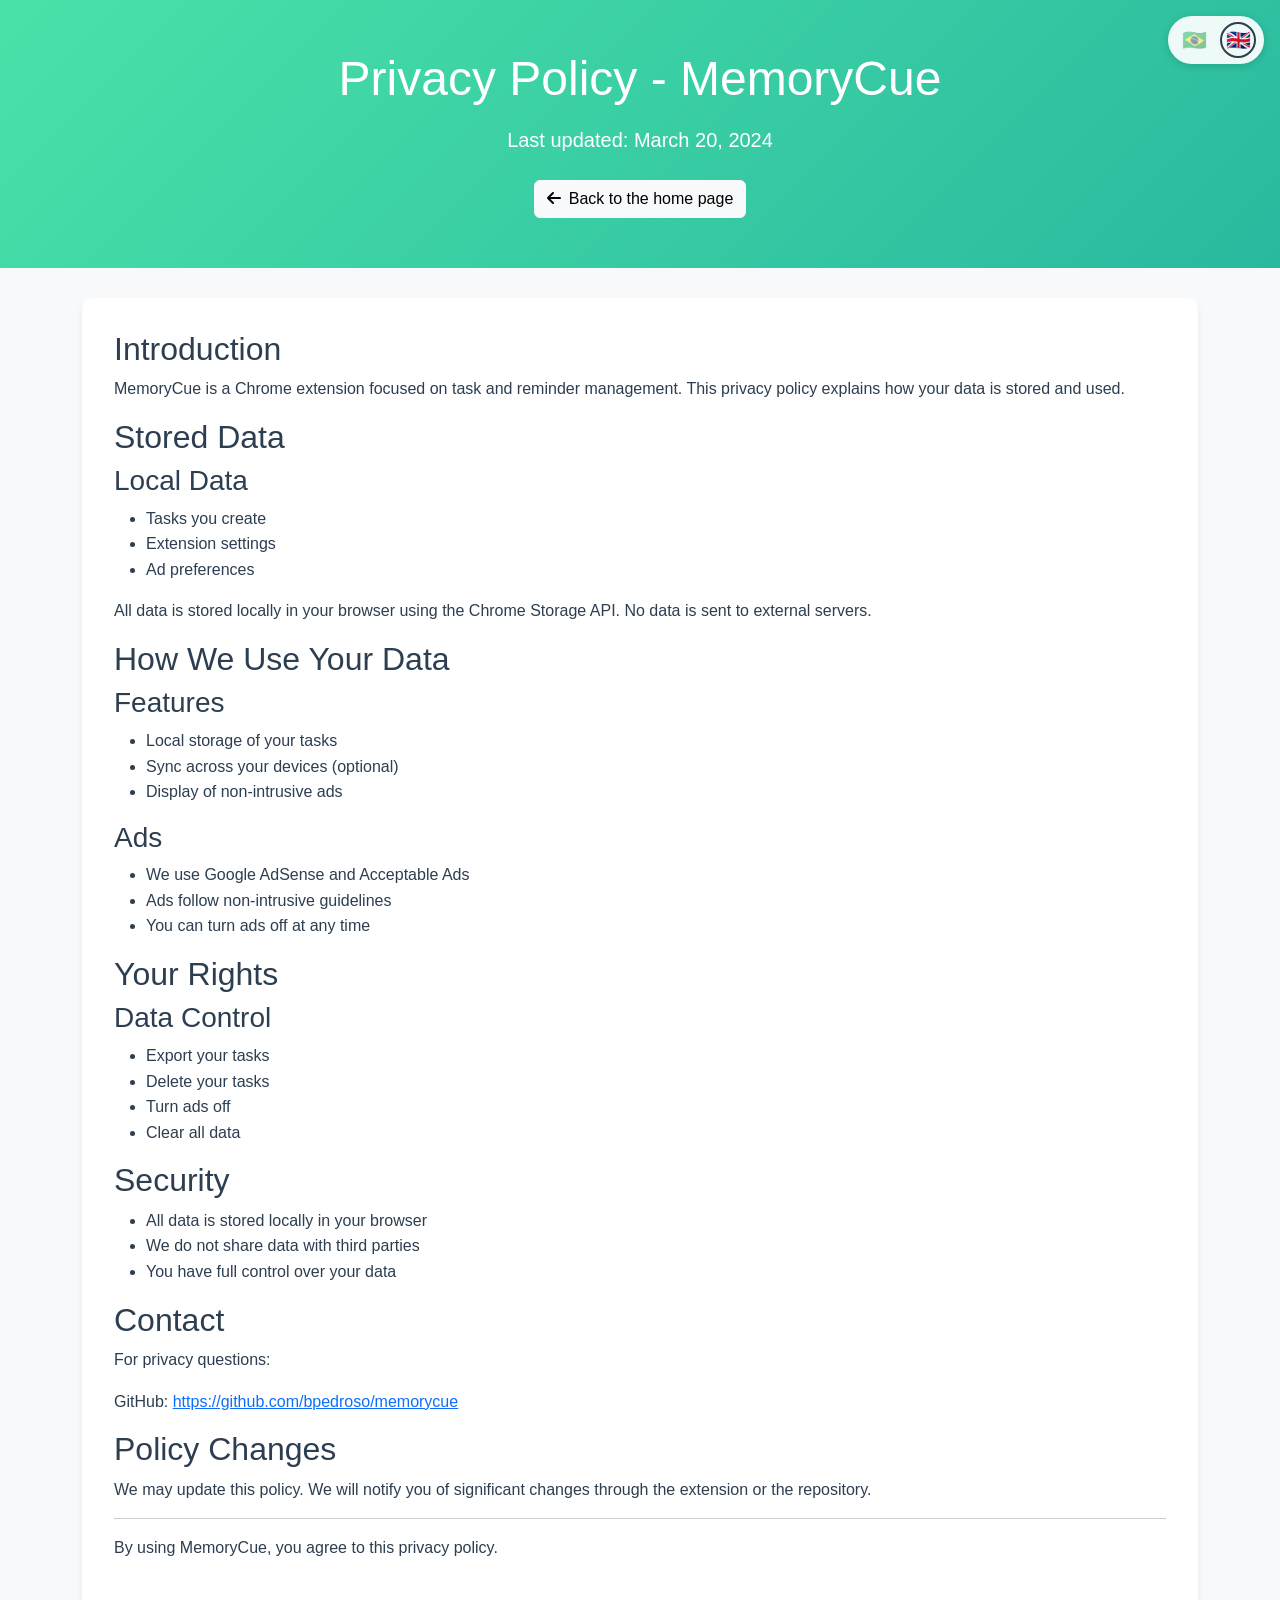
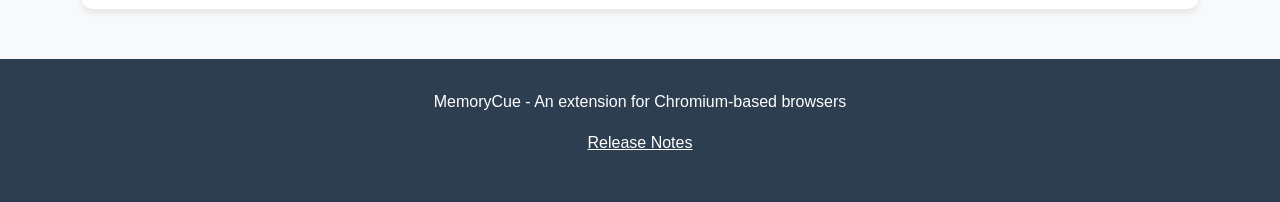
==== privacy.html @ 86b2dc53 "atualizacao" ====
<!DOCTYPE html>
<html lang="pt-BR">
<head>
    <meta charset="UTF-8">
    <meta name="viewport" content="width=device-width, initial-scale=1.0">
    <title>MemoryCue - Política de Privacidade</title>
    <link href="https://cdn.jsdelivr.net/npm/bootstrap@5.3.0/dist/css/bootstrap.min.css" rel="stylesheet">
    <link rel="stylesheet" href="https://cdnjs.cloudflare.com/ajax/libs/font-awesome/6.0.0/css/all.min.css">
    <link rel="stylesheet" href="css/i18n.css">
    <style>
        :root {
            --primary-color: #4ae2a9;
            --secondary-color: #2c3e50;
        }

        body {
            font-family: 'Segoe UI', Tahoma, Geneva, Verdana, sans-serif;
            line-height: 1.6;
            color: var(--secondary-color);
            background: #f7f9fb;
        }

        .hero {
            background: linear-gradient(135deg, var(--primary-color), #29b99f);
            color: white;
            padding: 50px 0;
            margin-bottom: 30px;
        }

        .privacy-card {
            background: white;
            border-radius: 10px;
            box-shadow: 0 4px 6px rgba(0, 0, 0, 0.08);
            padding: 32px;
            margin-bottom: 40px;
        }

        .footer {
            background-color: var(--secondary-color);
            color: white;
            padding: 30px 0;
            margin-top: 50px;
        }
    </style>
</head>
<body data-i18n-title="privacy.title">
    <nav class="lang-switcher" aria-label="Language">
        <button type="button" data-lang="pt" title="Português" aria-label="Português">🇧🇷</button>
        <button type="button" data-lang="en" title="English" aria-label="English">🇬🇧</button>
    </nav>

    <section class="hero text-center">
        <div class="container">
            <h1 class="display-5 mb-3" data-i18n="privacy.heading">Política de Privacidade - MemoryCue</h1>
            <p class="lead mb-4" data-i18n="privacy.updated">Última atualização: 20 de Março de 2024</p>
            <a href="index.html" class="btn btn-light">
                <i class="fas fa-arrow-left me-2"></i><span data-i18n="privacy.back">Voltar para a página inicial</span>
            </a>
        </div>
    </section>

    <section class="container">
        <div class="privacy-card">
            <h2 data-i18n="privacy.intro.title">Introdução</h2>
            <p data-i18n="privacy.intro.body">O MemoryCue é uma extensão do Chrome focada em gerenciamento de tarefas e lembretes. Esta política de privacidade explica como seus dados são armazenados e utilizados.</p>

            <h2 data-i18n="privacy.data.title">Dados Armazenados</h2>
            <h3 data-i18n="privacy.data.local.title">Dados Locais</h3>
            <ul>
                <li data-i18n="privacy.data.local.1">Tarefas que você cria</li>
                <li data-i18n="privacy.data.local.2">Configurações da extensão</li>
                <li data-i18n="privacy.data.local.3">Preferências de anúncios</li>
            </ul>
            <p data-i18n="privacy.data.local.note">Todos os dados são armazenados localmente no seu navegador usando o Chrome Storage API. Nenhum dado é enviado para servidores externos.</p>

            <h2 data-i18n="privacy.use.title">Como Usamos seus Dados</h2>
            <h3 data-i18n="privacy.use.features.title">Funcionalidades</h3>
            <ul>
                <li data-i18n="privacy.use.features.1">Armazenamento local das suas tarefas</li>
                <li data-i18n="privacy.use.features.2">Sincronização entre seus dispositivos (opcional)</li>
                <li data-i18n="privacy.use.features.3">Exibição de anúncios não intrusivos</li>
            </ul>
            <h3 data-i18n="privacy.ads.title">Anúncios</h3>
            <ul>
                <li data-i18n="privacy.ads.1">Utilizamos o Google AdSense e Acceptable Ads</li>
                <li data-i18n="privacy.ads.2">Os anúncios seguem diretrizes de não intrusividade</li>
                <li data-i18n="privacy.ads.3">Você pode desativar os anúncios a qualquer momento</li>
            </ul>

            <h2 data-i18n="privacy.rights.title">Seus Direitos</h2>
            <h3 data-i18n="privacy.rights.control.title">Controle de Dados</h3>
            <ul>
                <li data-i18n="privacy.rights.1">Exportar suas tarefas</li>
                <li data-i18n="privacy.rights.2">Excluir suas tarefas</li>
                <li data-i18n="privacy.rights.3">Desativar anúncios</li>
                <li data-i18n="privacy.rights.4">Limpar todos os dados</li>
            </ul>

            <h2 data-i18n="privacy.security.title">Segurança</h2>
            <ul>
                <li data-i18n="privacy.security.1">Todos os dados são armazenados localmente no seu navegador</li>
                <li data-i18n="privacy.security.2">Não compartilhamos dados com terceiros</li>
                <li data-i18n="privacy.security.3">Você tem controle total sobre seus dados</li>
            </ul>

            <h2 data-i18n="privacy.contact.title">Contato</h2>
            <p data-i18n="privacy.contact.body">Para questões sobre privacidade:</p>
            <p>GitHub: <a href="https://github.com/bpedroso/memorycue">https://github.com/bpedroso/memorycue</a></p>

            <h2 data-i18n="privacy.changes.title">Alterações na Política</h2>
            <p data-i18n="privacy.changes.body">Reservamo-nos o direito de atualizar esta política. Notificaremos sobre mudanças significativas através da extensão ou do repositório.</p>

            <hr>
            <p data-i18n="privacy.agree">Ao usar o MemoryCue, você concorda com esta política de privacidade.</p>
        </div>
    </section>

    <footer class="footer">
        <div class="container text-center">
            <p data-i18n="index.footer.tagline">MemoryCue - Uma extensão para navegadores baseados no Chromium</p>
            <p>
                <a href="releases.html" class="text-white" data-i18n="index.footer.releases">Notas de Versão</a>
            </p>
        </div>
    </footer>

    <script src="https://cdn.jsdelivr.net/npm/bootstrap@5.3.0/dist/js/bootstrap.bundle.min.js"></script>
    <script src="js/i18n.js"></script>
</body>
</html>
---- css/i18n.css ----
.lang-switcher {
    position: fixed;
    top: 16px;
    right: 16px;
    z-index: 2000;
    display: flex;
    gap: 8px;
    padding: 6px 8px;
    background: rgba(255, 255, 255, 0.92);
    border-radius: 24px;
    box-shadow: 0 2px 8px rgba(0, 0, 0, 0.15);
}

.lang-switcher button {
    border: 2px solid transparent;
    background: transparent;
    border-radius: 50%;
    width: 36px;
    height: 36px;
    font-size: 20px;
    line-height: 1;
    padding: 0;
    cursor: pointer;
    opacity: 0.45;
    transition: opacity 0.2s, border-color 0.2s, transform 0.2s;
}

.lang-switcher button:hover {
    opacity: 0.85;
    transform: scale(1.06);
}

.lang-switcher button.active {
    opacity: 1;
    border-color: #2c3e50;
}
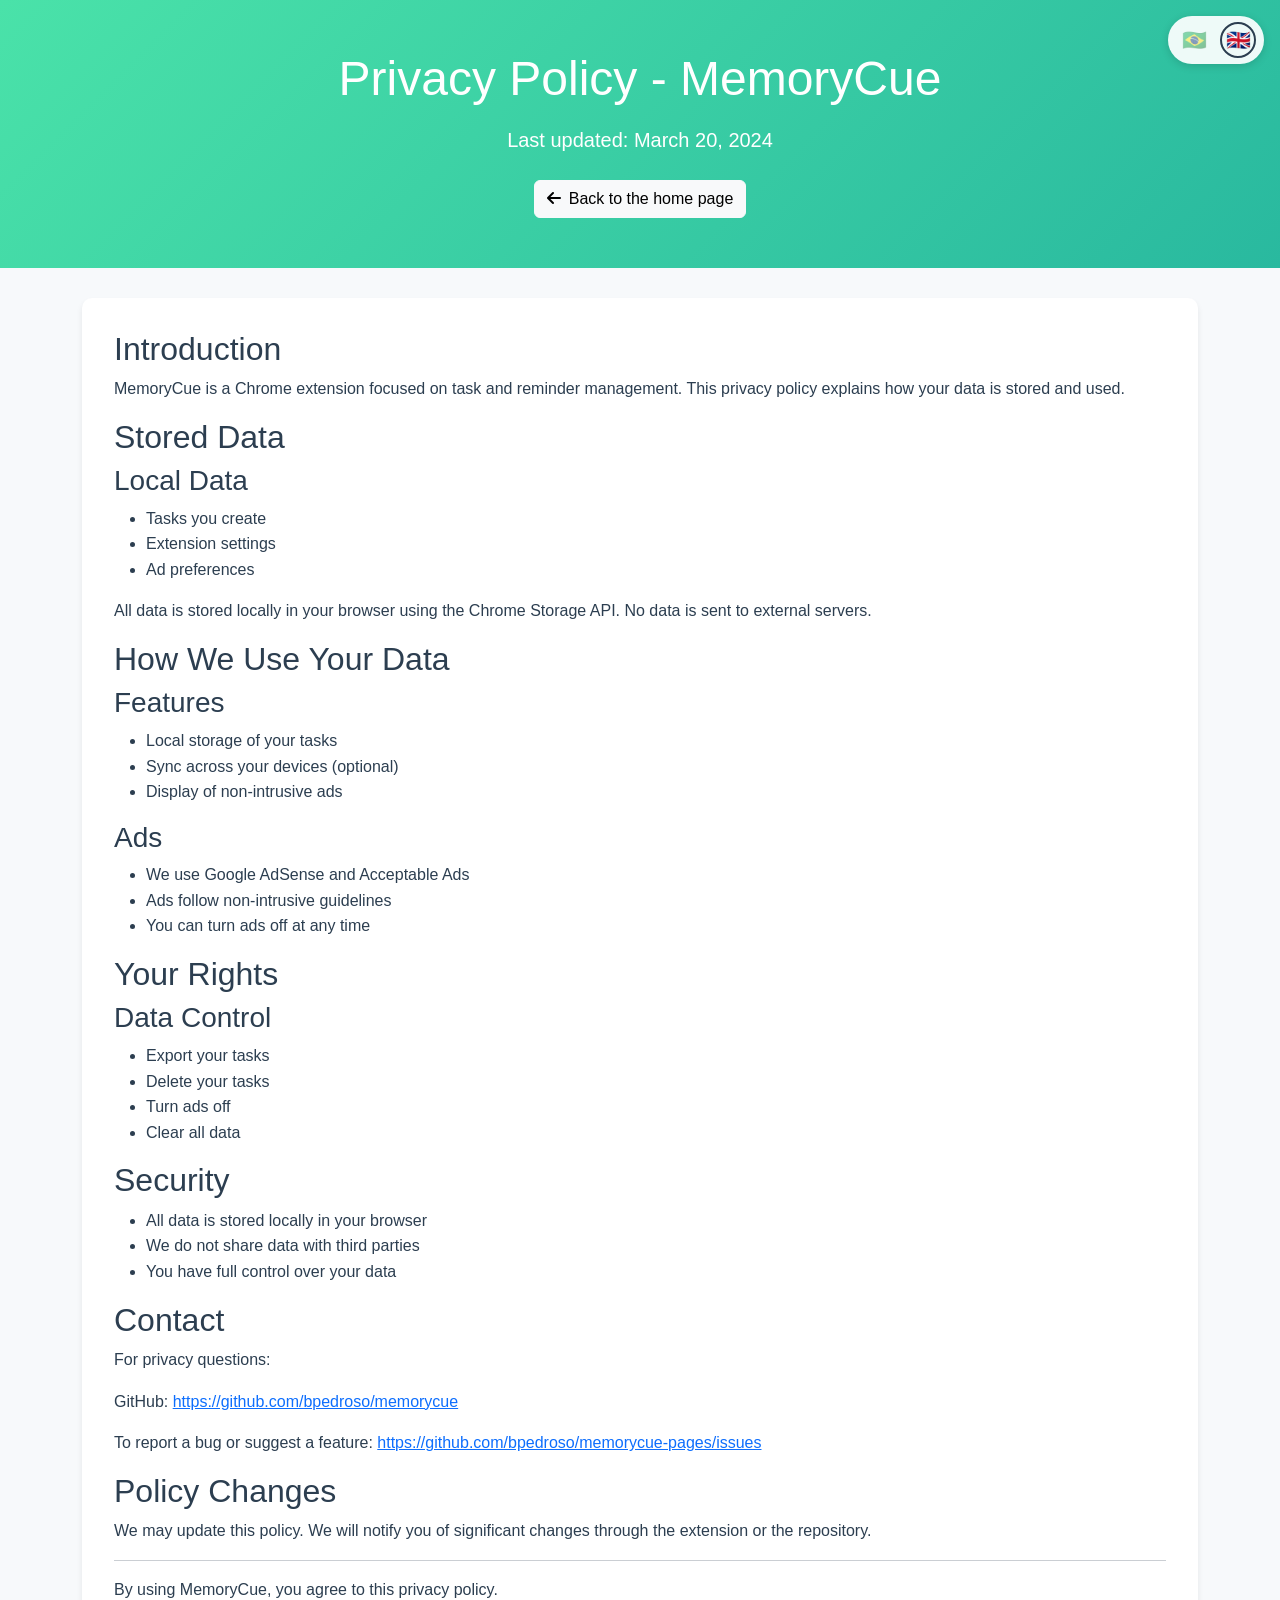
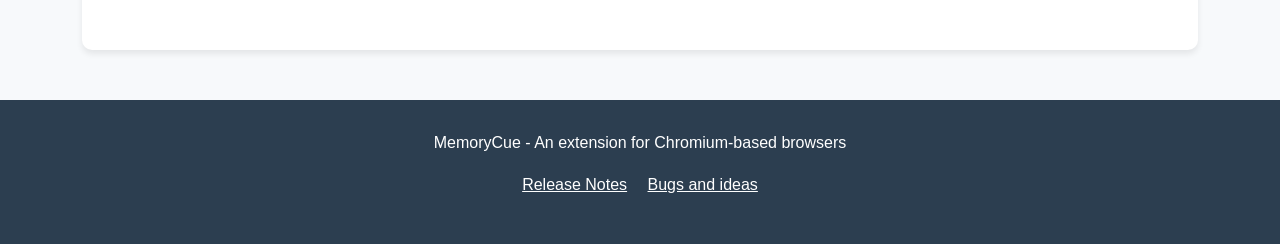
==== commit bdf55490: "add issues link" ====
--- a/privacy.html
+++ b/privacy.html
@@ -106,6 +106,10 @@
             <h2 data-i18n="privacy.contact.title">Contato</h2>
             <p data-i18n="privacy.contact.body">Para questões sobre privacidade:</p>
             <p>GitHub: <a href="https://github.com/bpedroso/memorycue">https://github.com/bpedroso/memorycue</a></p>
+            <p>
+                <span data-i18n="privacy.contact.issues">Para reportar um bug ou sugerir uma funcionalidade:</span>
+                <a href="https://github.com/bpedroso/memorycue-pages/issues" target="_blank" rel="noopener noreferrer">https://github.com/bpedroso/memorycue-pages/issues</a>
+            </p>
 
             <h2 data-i18n="privacy.changes.title">Alterações na Política</h2>
             <p data-i18n="privacy.changes.body">Reservamo-nos o direito de atualizar esta política. Notificaremos sobre mudanças significativas através da extensão ou do repositório.</p>
@@ -119,7 +123,8 @@
         <div class="container text-center">
             <p data-i18n="index.footer.tagline">MemoryCue - Uma extensão para navegadores baseados no Chromium</p>
             <p>
-                <a href="releases.html" class="text-white" data-i18n="index.footer.releases">Notas de Versão</a>
+                <a href="releases.html" class="text-white me-3" data-i18n="index.footer.releases">Notas de Versão</a>
+                <a href="https://github.com/bpedroso/memorycue-pages/issues" class="text-white" target="_blank" rel="noopener noreferrer" data-i18n="index.footer.feedback">Bugs e sugestões</a>
             </p>
         </div>
     </footer>
